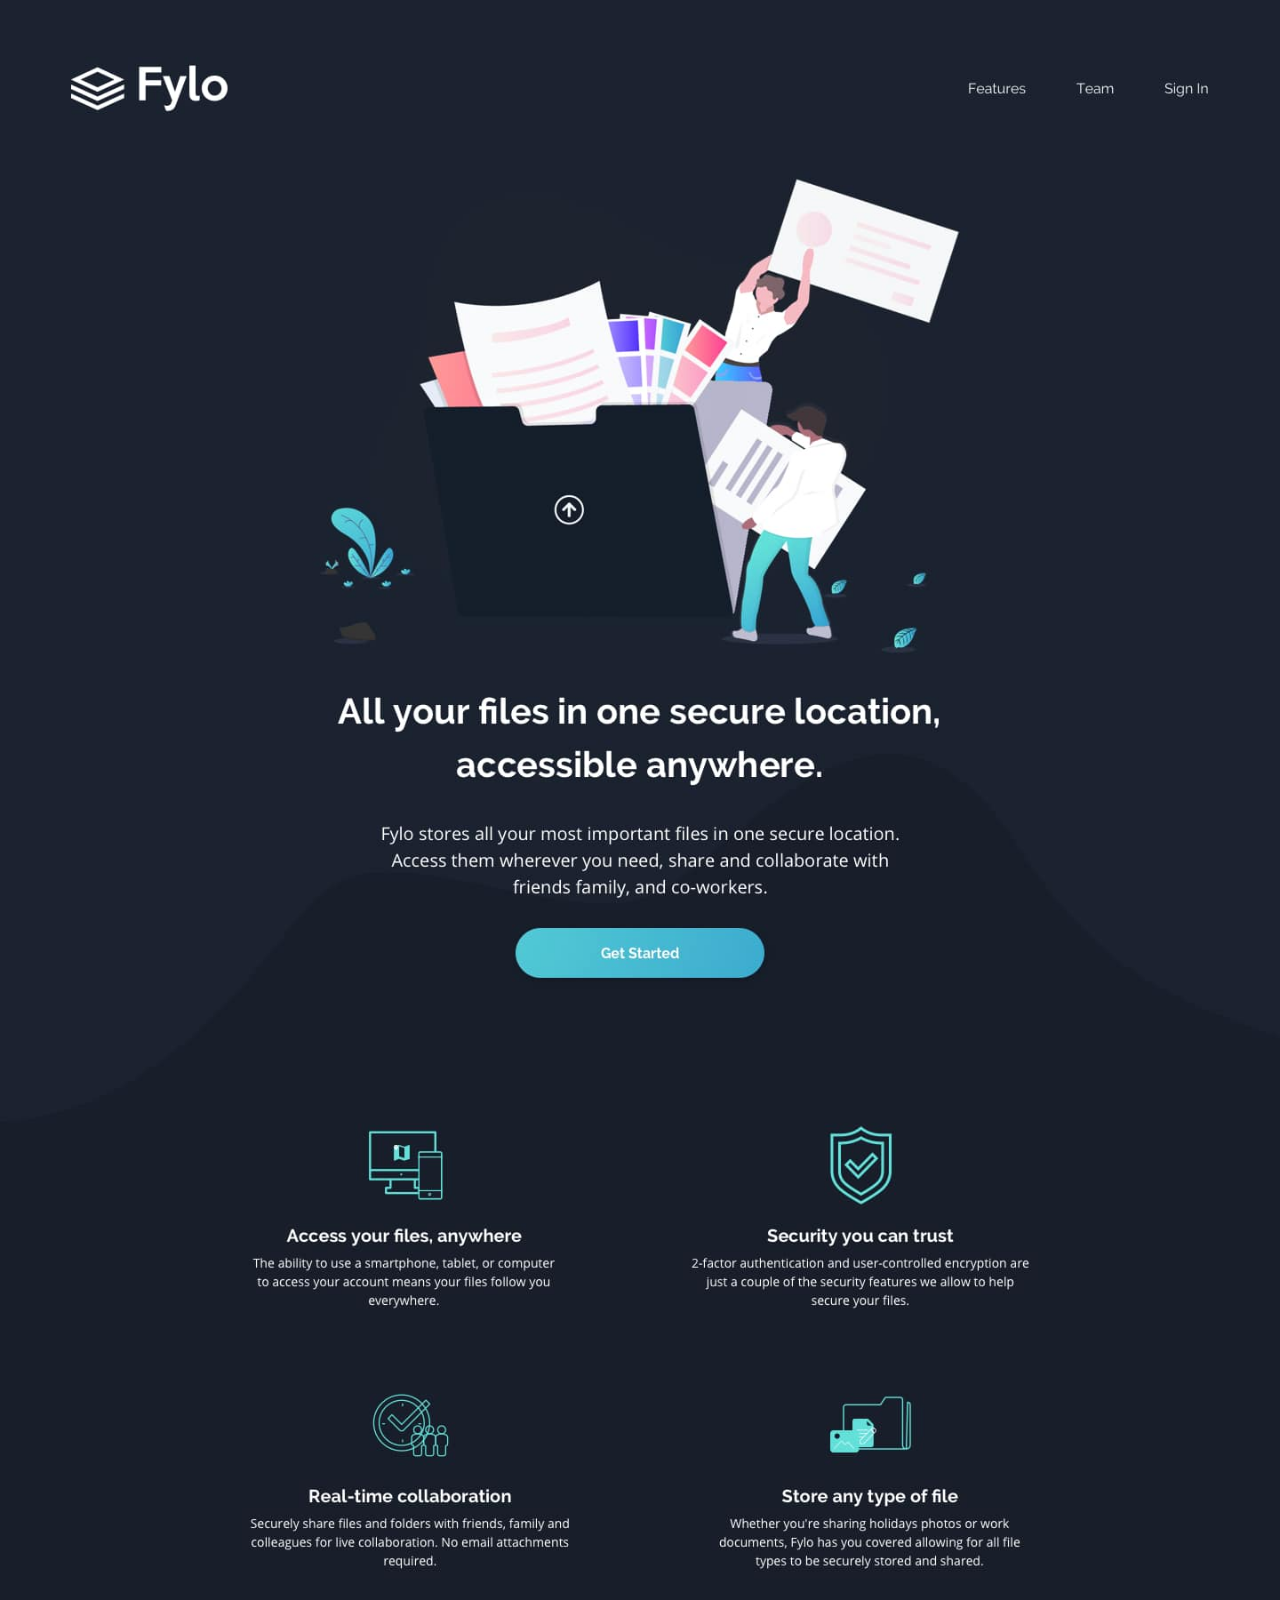
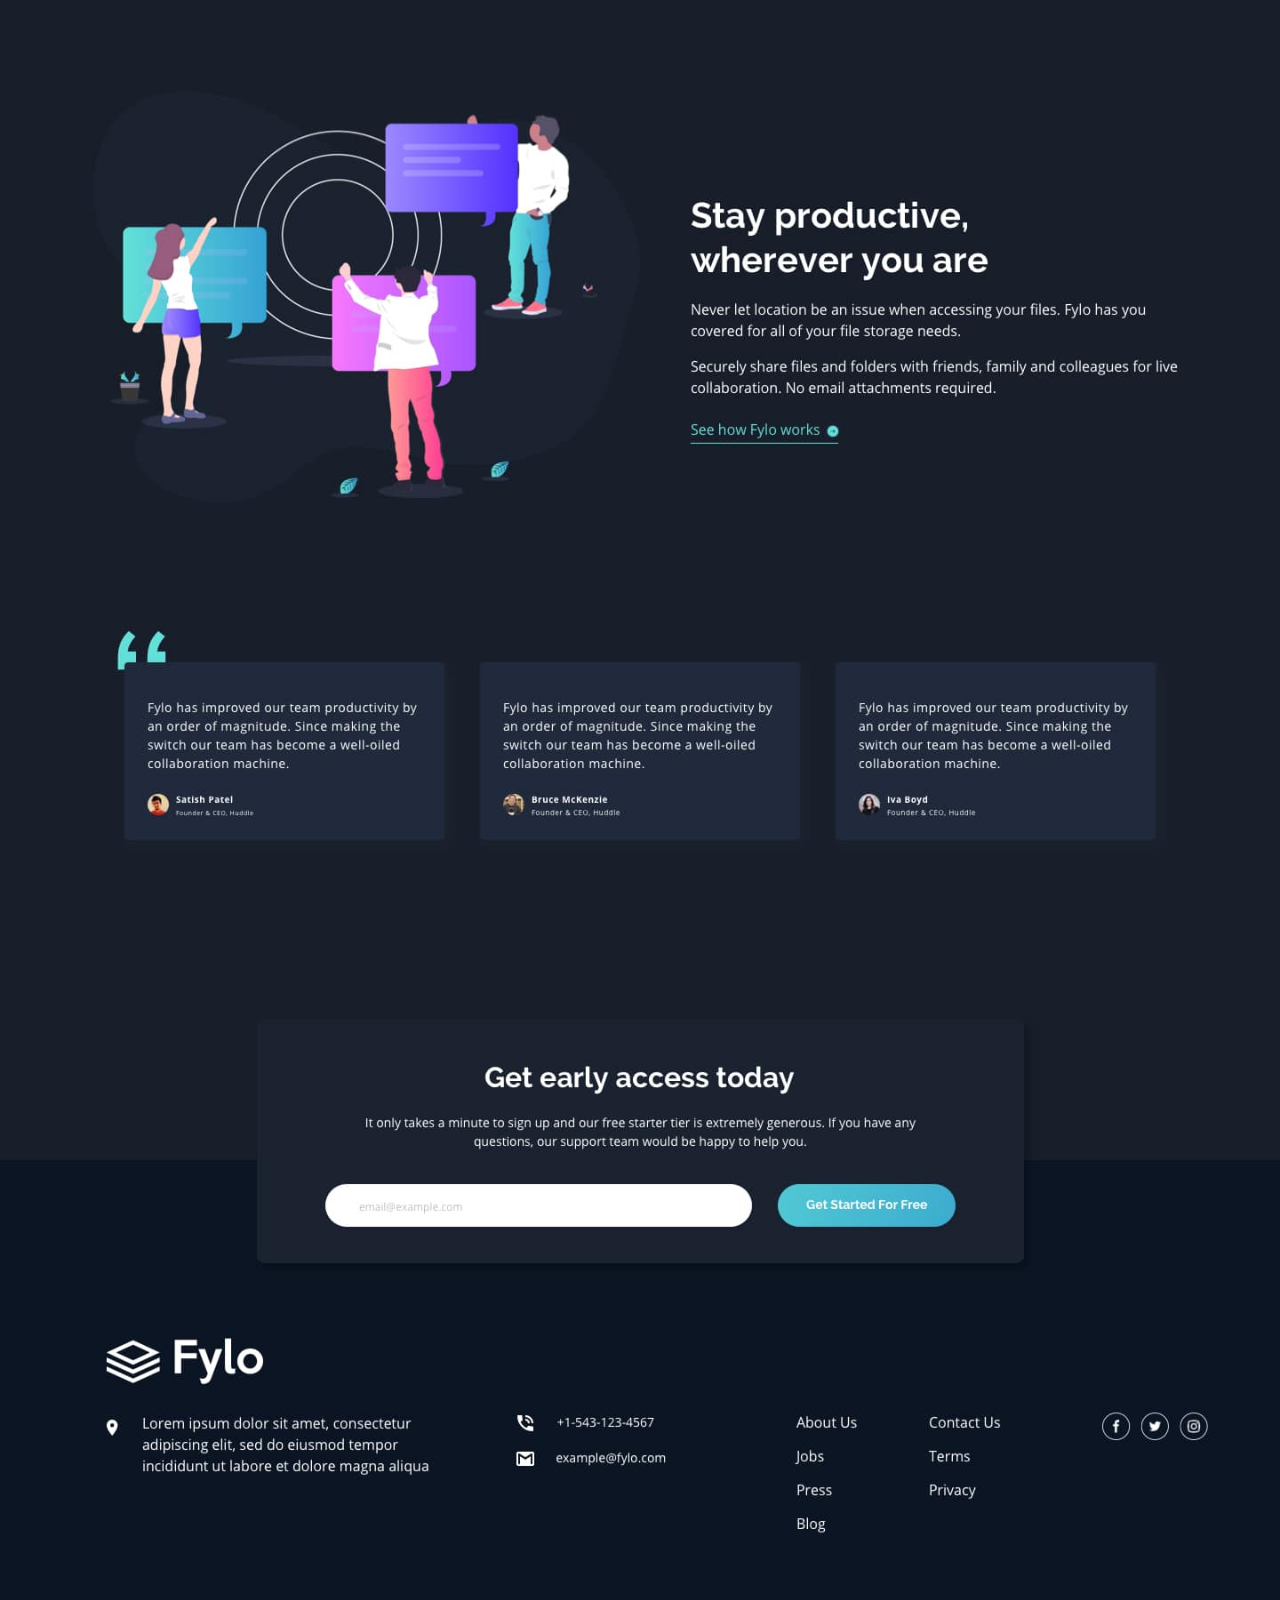
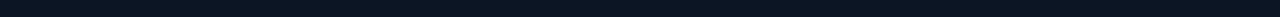
==== desafios/design/index.html @ 0f51cc4e "Primeiro commit" ====
<!DOCTYPE html>
<html lang="pt-br">
<head>
    <meta charset="UTF-8">
    <meta name="viewport" content="width=device-width, initial-scale=1.0">
    <meta http-equiv="X-UA-Compatible" content="ie=edge">
    <title>Document</title>

    <style>
        *{
            padding: 0;
            margin: 0;
            box-sizing: border-box;
        }
    img{
        width: 100%;
        height: auto;
    }
    </style>
</head>
<body>
    <img src="desktop-design.jpg" alt="">
</body>
</html>
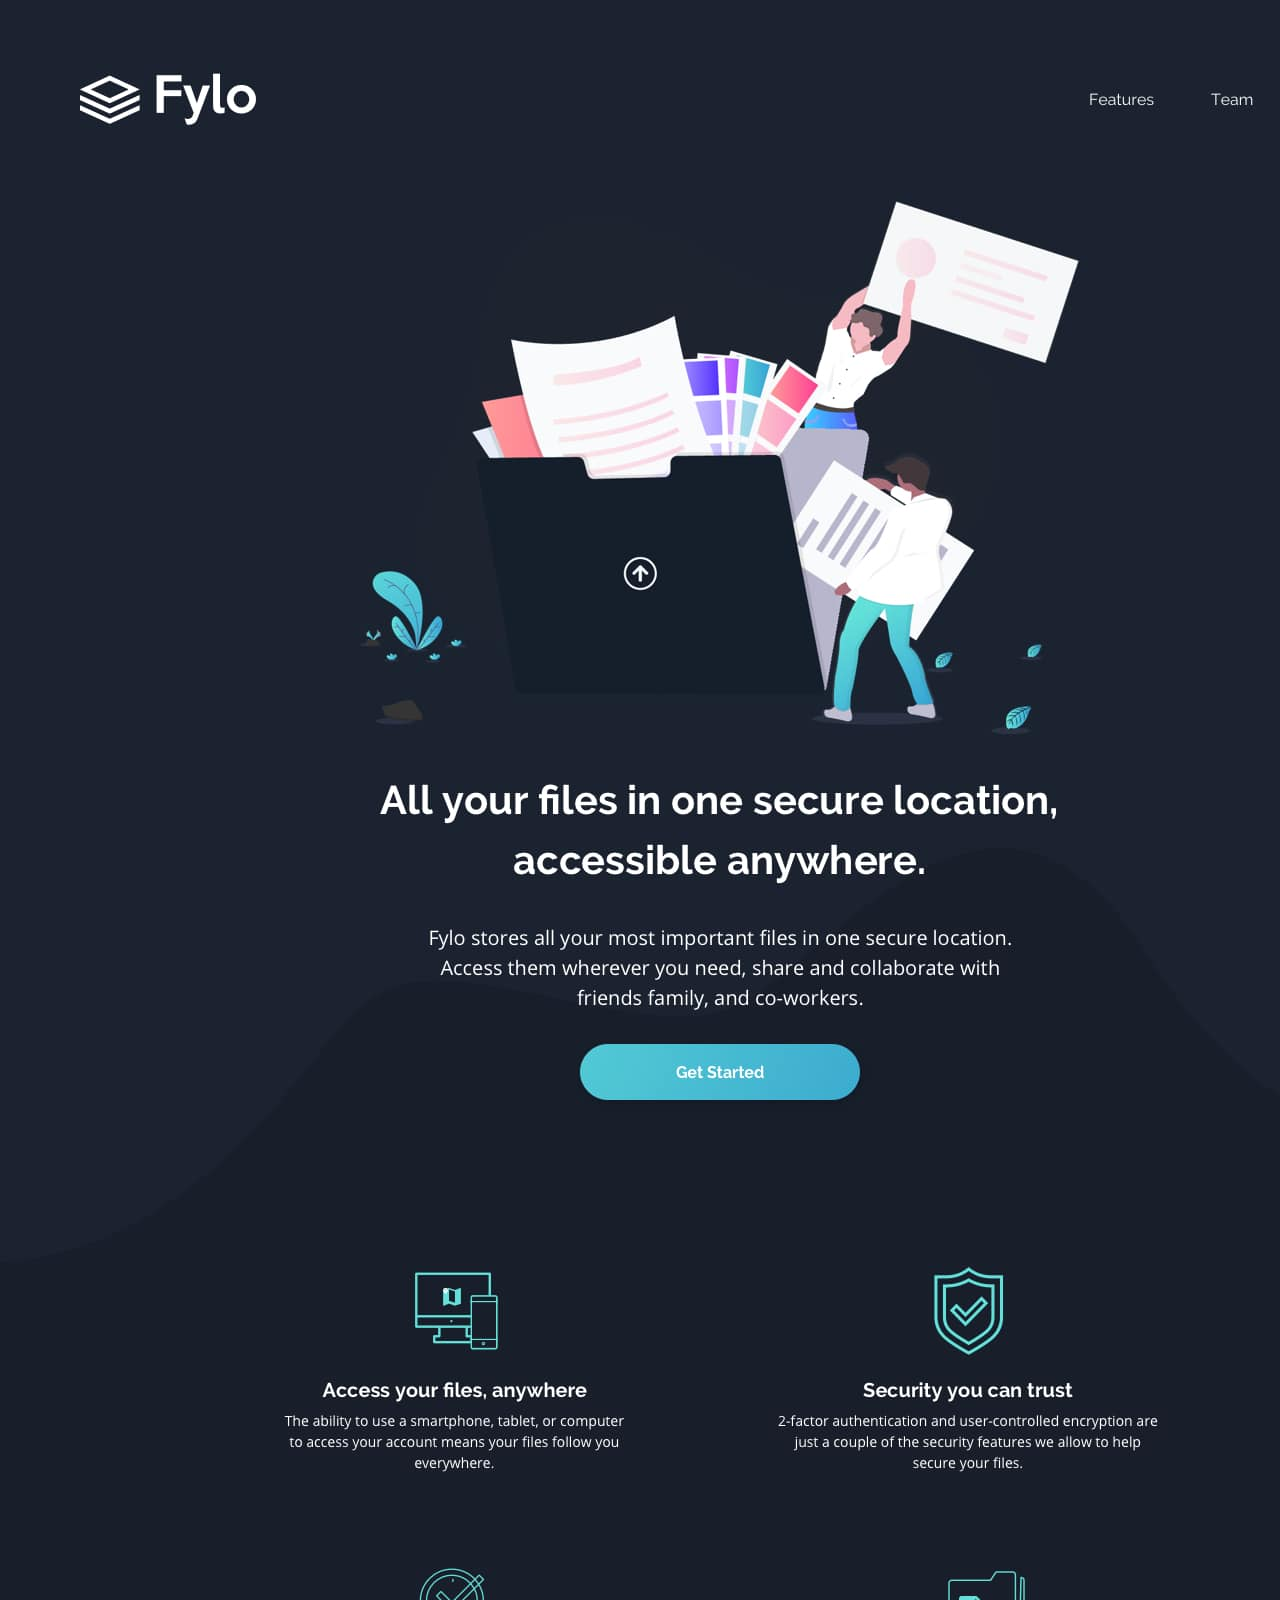
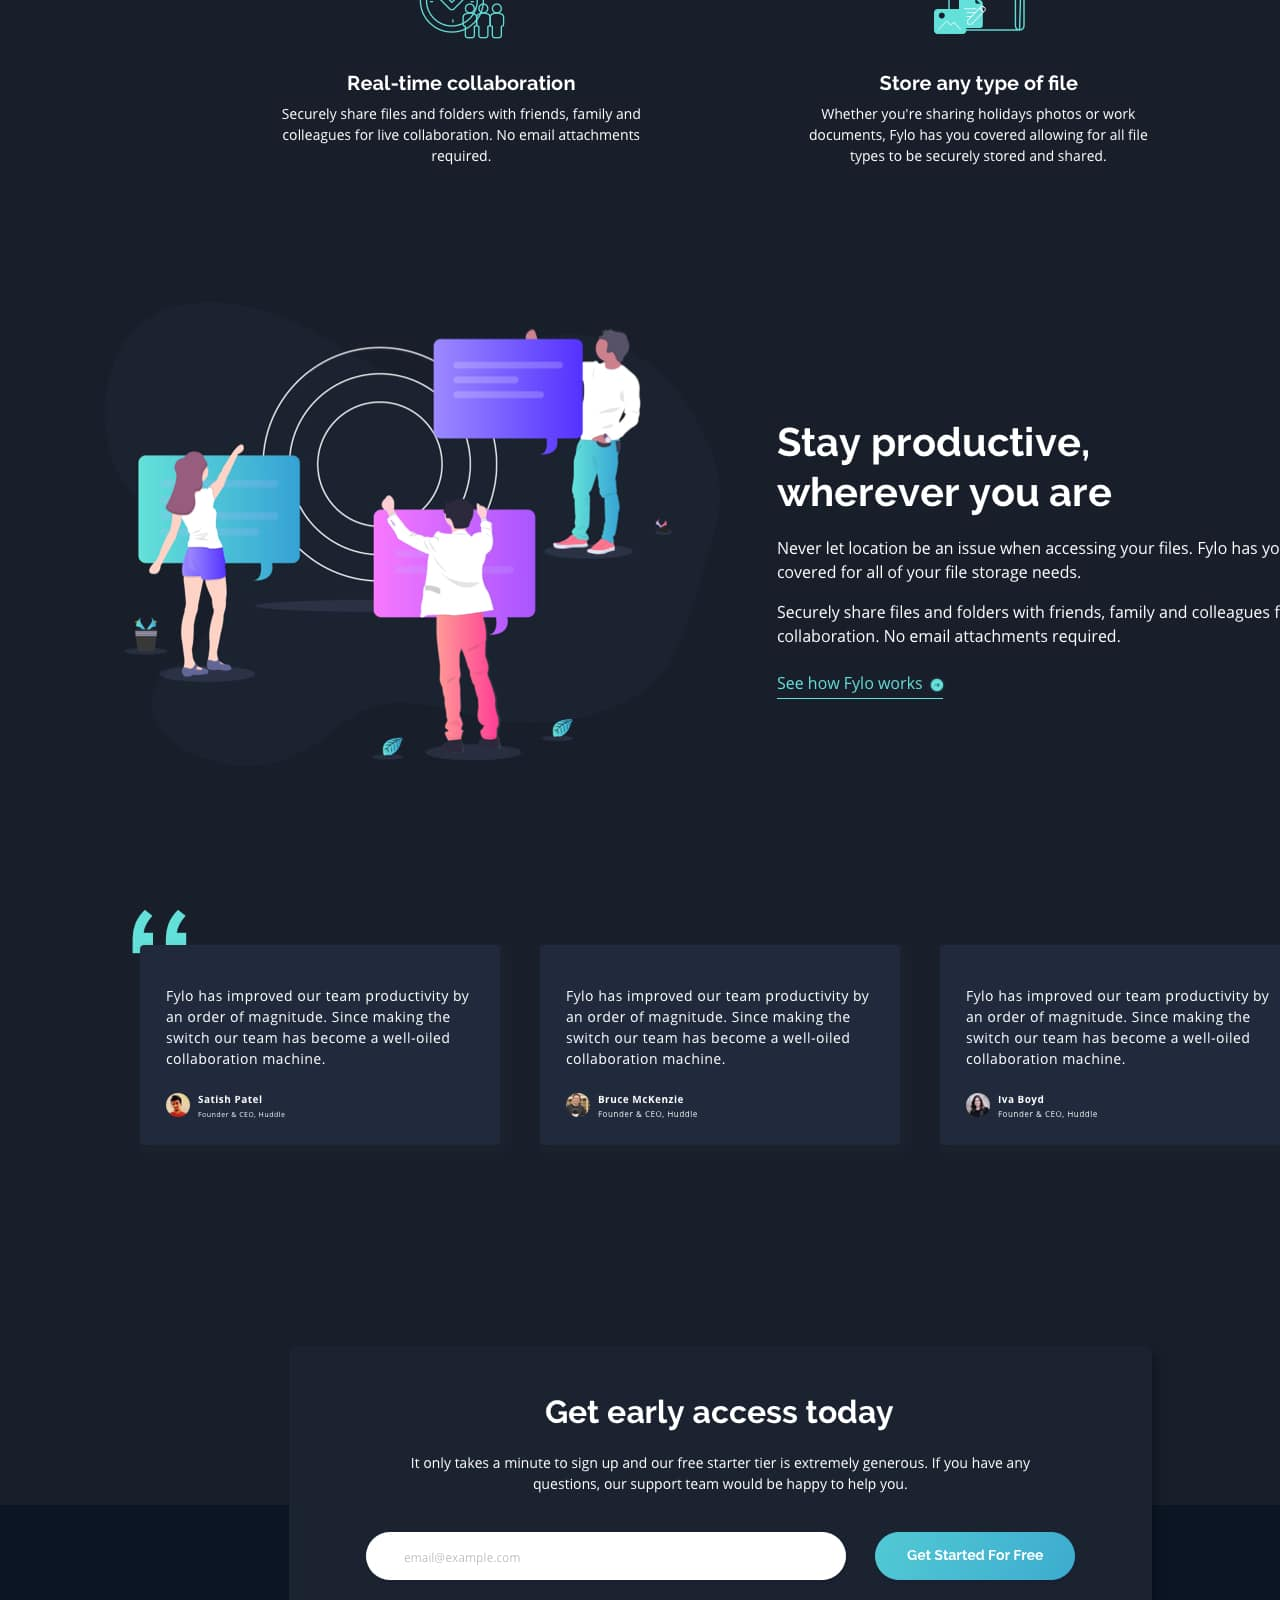
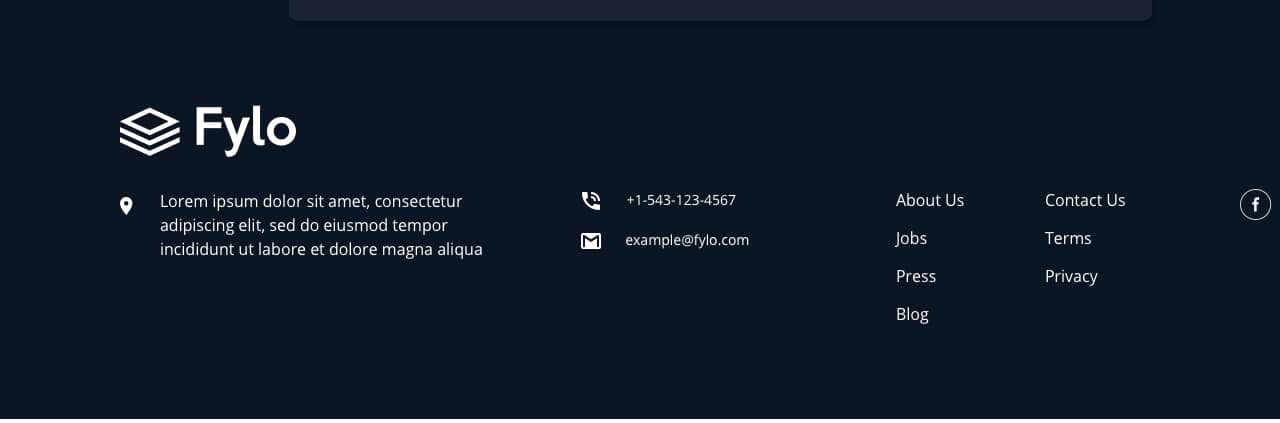
==== commit 8f78422b: "Iniciando projeto & adicionando headers e sections" ====
--- a/desafios/design/index.html
+++ b/desafios/design/index.html
@@ -12,10 +12,7 @@
             margin: 0;
             box-sizing: border-box;
         }
-    img{
-        width: 100%;
-        height: auto;
-    }
+
     </style>
 </head>
 <body>
